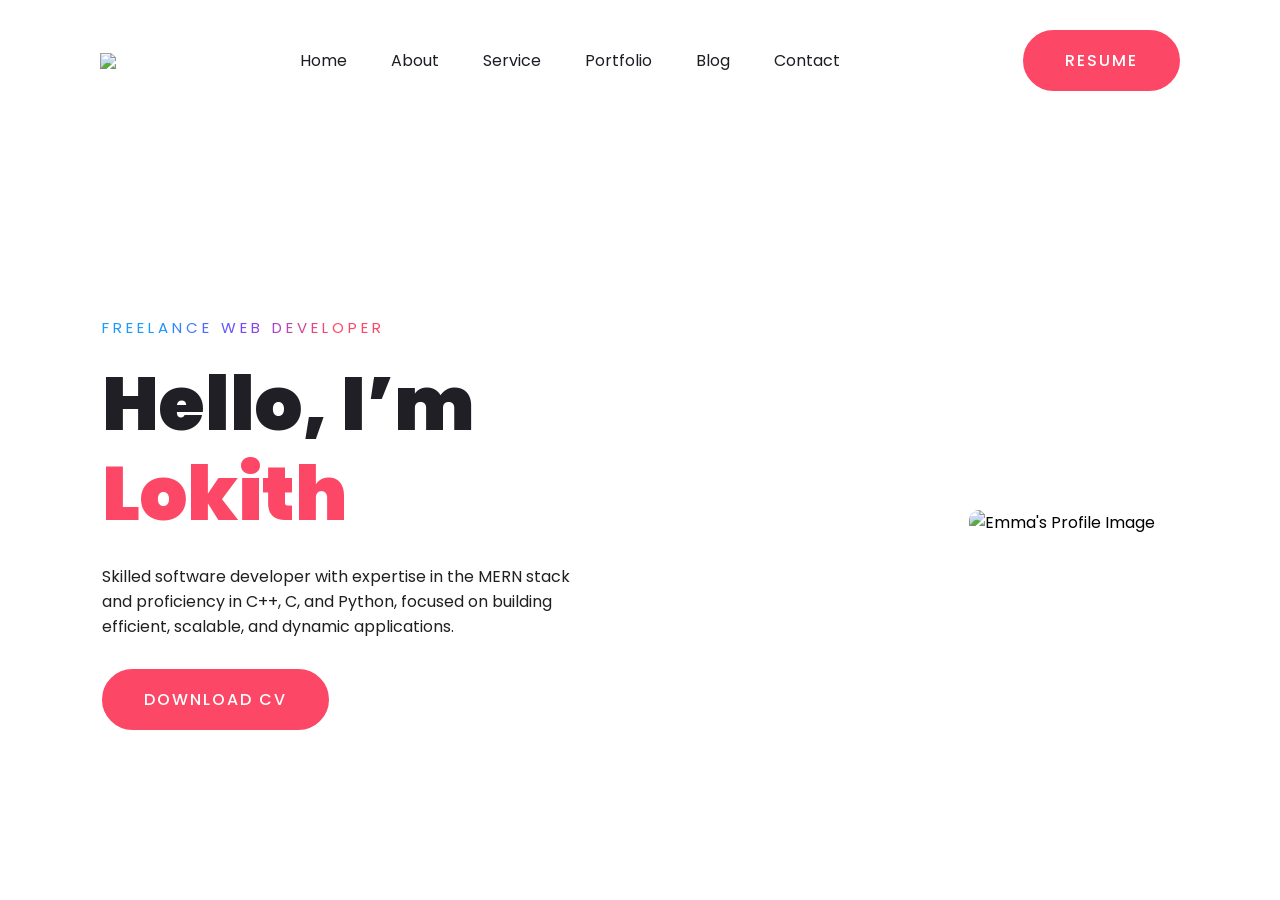
==== index.html @ ebbbaef1 "Add files via upload" ====
<!DOCTYPE html>
<html lang="en">
  <head>
    <meta charset="UTF-8" />
    <title>Personal Portfolio Website</title>
    <link rel="stylesheet" href="style.css" />
  </head>
  <body>
    <div class="hero">
      <nav>
        <img src="logo.jpeg" class="logo" />
        <ul>
          <li><a href="#">Home</a></li>
          <li><a href="#">About</a></li>
          <li><a href="#">Service</a></li>
          <li><a href="#">Portfolio</a></li>
          <li><a href="#">Blog</a></li>
          <li><a href="#">Contact</a></li>
        </ul>
        <a href="#" class="btn">Resume</a>
      </nav>

      <div class="content">
        <div class="text">
          <span class="title">Freelance Web Developer</span>
          <h1>Hello, I’m <span>Lokith</span></h1>
          <p>
            Skilled software developer with expertise in the MERN stack  and proficiency in C++, C, and Python, focused on building efficient, scalable, and dynamic applications.
          </p>
          <a href="#" class="btn">Download CV</a>
        </div>
        <img src="logo.jpeg" class="profile-img" alt="Emma's Profile Image">
      </div>
      
  </body>
</html>
---- style.css ----
@import url("https://fonts.googleapis.com/css2?family=Poppins:wght@400;500;600;700&display=swap");

* {
  margin: 0;
  padding: 0;
  box-sizing: border-box;
  font-family: "Poppins", sans-serif;
}
a {
  text-decoration: none;
}
.hero {
  width: 100%;
  height: 100vh;
  background: url(img/bg.png);
  background-size: cover;
}
nav {
  display: flex;
  align-items: center;
  justify-content: space-between;
  padding: 30px 100px;
}
.logo {
  max-height: 60px;
}
nav ul li {
  list-style: none;
  display: inline-block;
  padding: 10px 20px;
}
nav ul li a {
  color: #1d1d24;
  position: relative;
  padding: 5px 0;
}
nav ul li a:hover {
  color: #fd4766;
}
nav ul li a:after {
  content: "";
  position: absolute;
  left: 0;
  width: 0;
  height: 3px;
  background: #fd4766;
  transition: 0.3s;
  bottom: 0;
}
nav ul li a:hover:after {
  width: 100%;
}
.btn {
  color: #fff;
  font-size: 16px;
  text-transform: uppercase;
  letter-spacing: 2px;
  padding: 16px 40px;
  border-radius: 500px;
  display: inline-block;
  font-weight: 500;
  transition: all 0.4s ease-in-out;
  background-size: 152% 100%;
  background: #fd4766;
  border: 2px solid #fd4766;
}
.btn:hover {
  background: transparent;
  border-color: #fd4766;
  color: #fd4766;
}
.content {
  position: absolute;
  top: 35%;
  left: 8%;
}
.content .title {
  color: #0a0a0a;
  font-size: 15px;
  text-transform: uppercase;
  letter-spacing: 4px;
  display: inline-block;
  margin-bottom: 20px;
  background: linear-gradient(
    120deg,
    #1c99fe 20.69%,
    #7644ff 50.19%,
    #fd4766 79.69%
  );
  -webkit-background-clip: text;
  -webkit-text-fill-color: transparent;
}
.content h1 {
  color: #1f1f25;
  font-size: 75px;
  font-weight: 900;
  line-height: 90px;
  text-transform: inherit;
  width: 70%;
}
.content h1 span {
  color: #fd4766;
}
.content p {
  width: 55%;
  color: #202020;
  margin-top: 25px;
  margin-bottom: 30px;
}
.content {
  display: flex;
  align-items: center;
  justify-content: space-between;
}

.text {
  max-width: 90%;
}

.profile-img {
    width: 400px;
    height: auto;
    border-radius: 10px;
    position: relative;
    left: -30px;  
  }
  
@media (max-width: 768px) {
    .content {
      flex-direction: column;
      text-align: center;
    }
    
    .text {
      max-width: 100%;
    }
  
    .profile-img {
      width: 100%;
      max-width: 300px; 
    }
  }
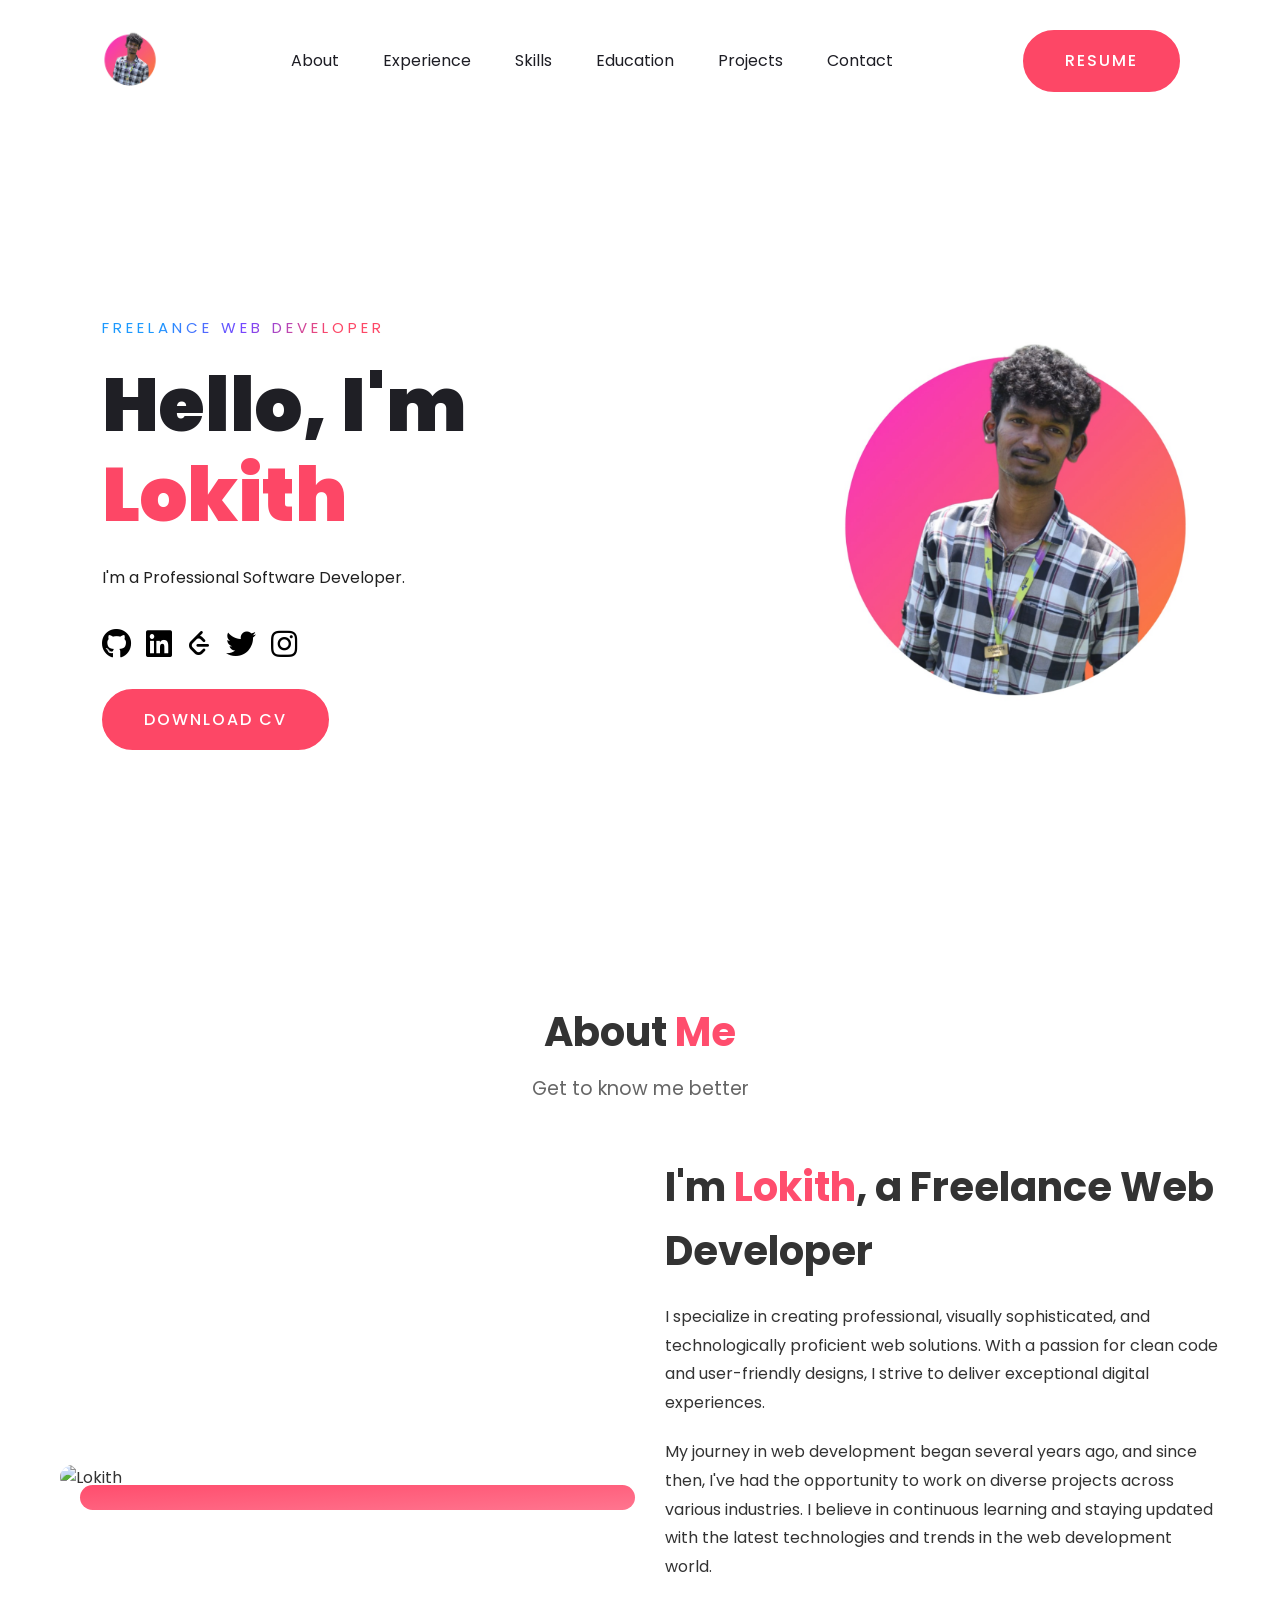
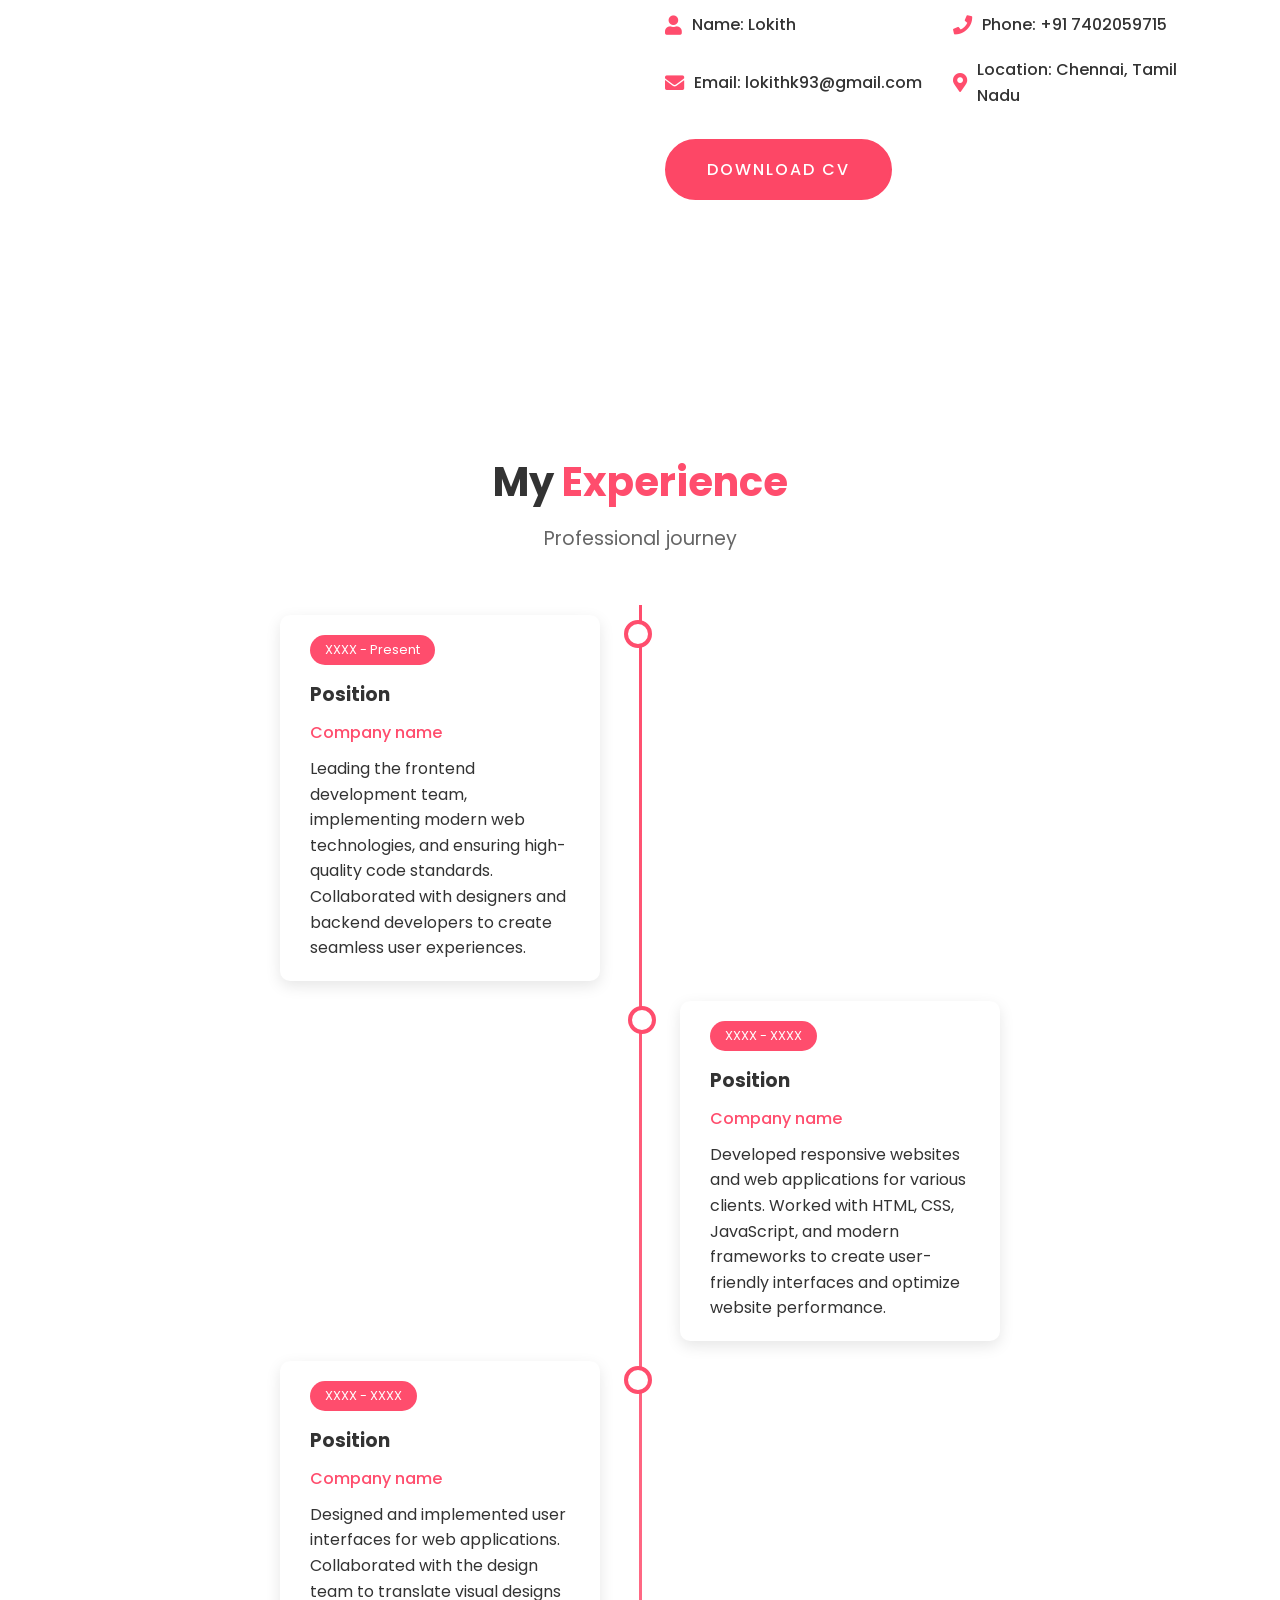
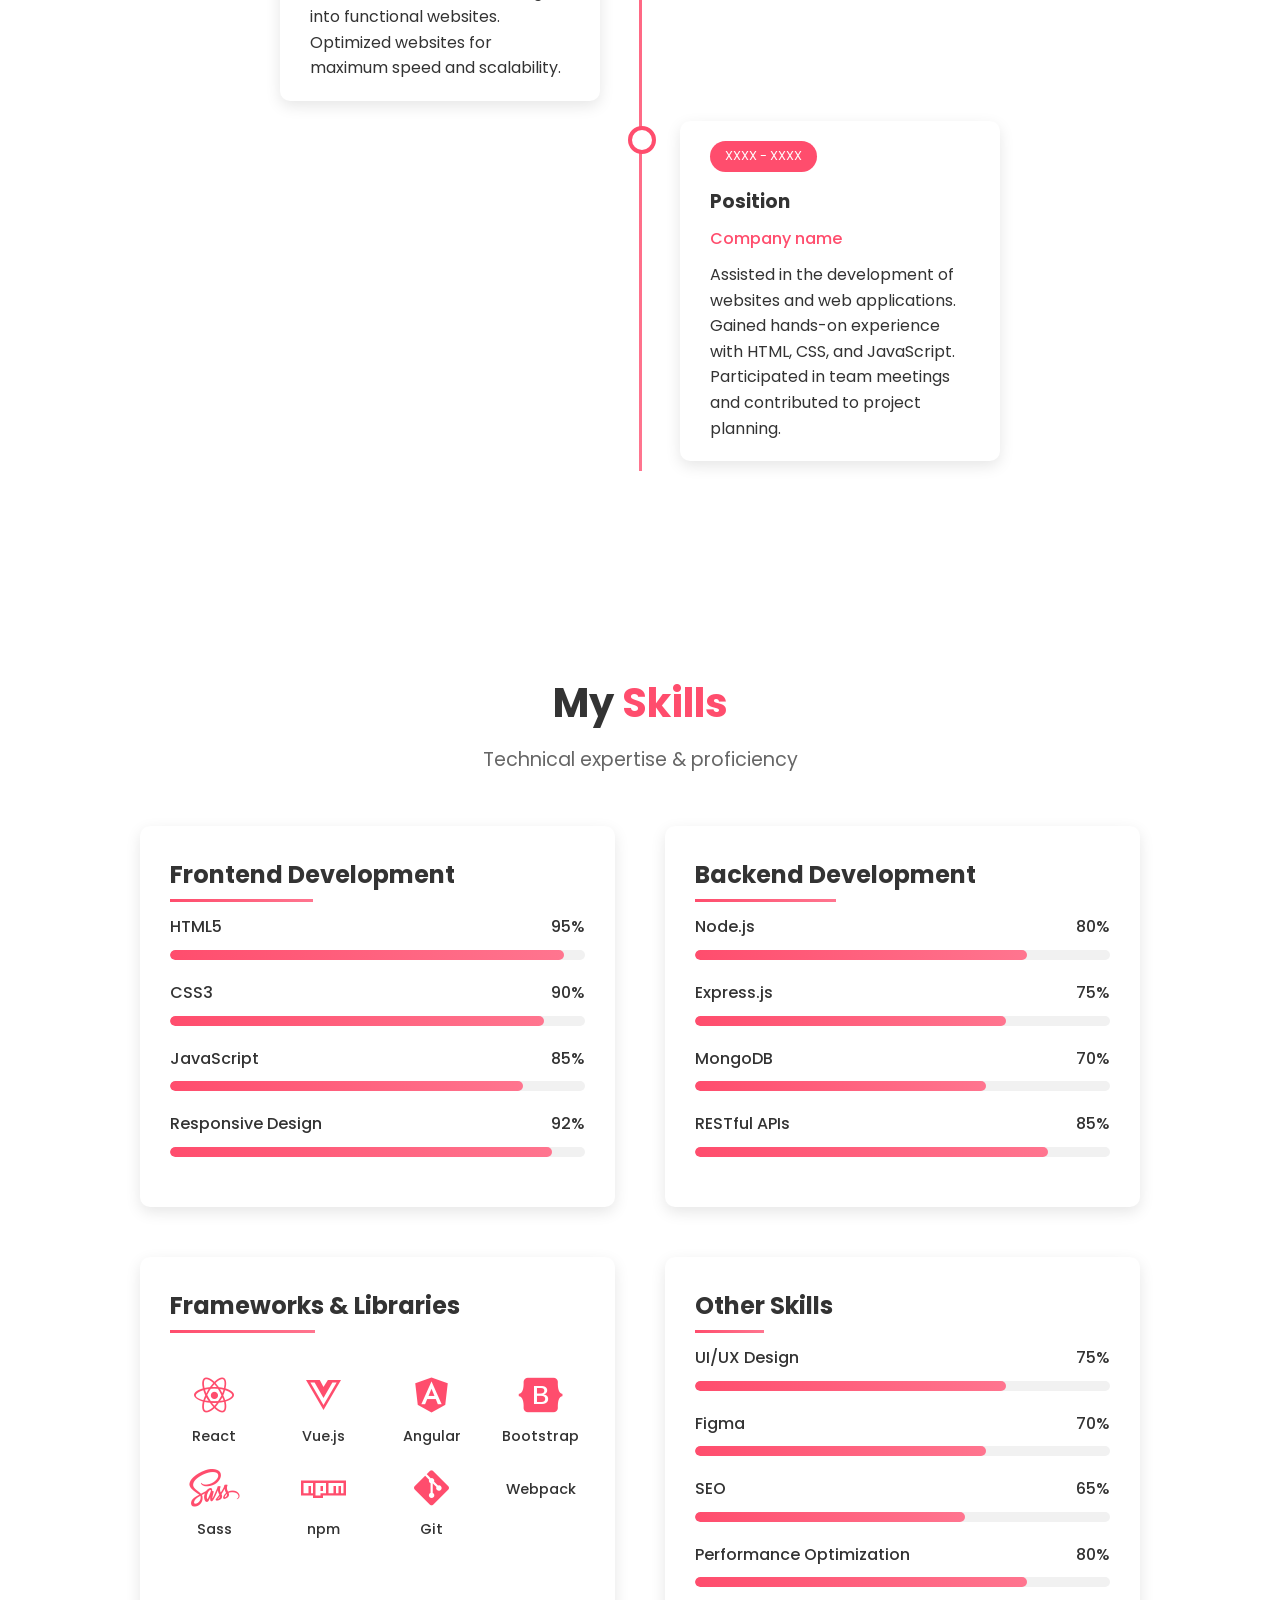
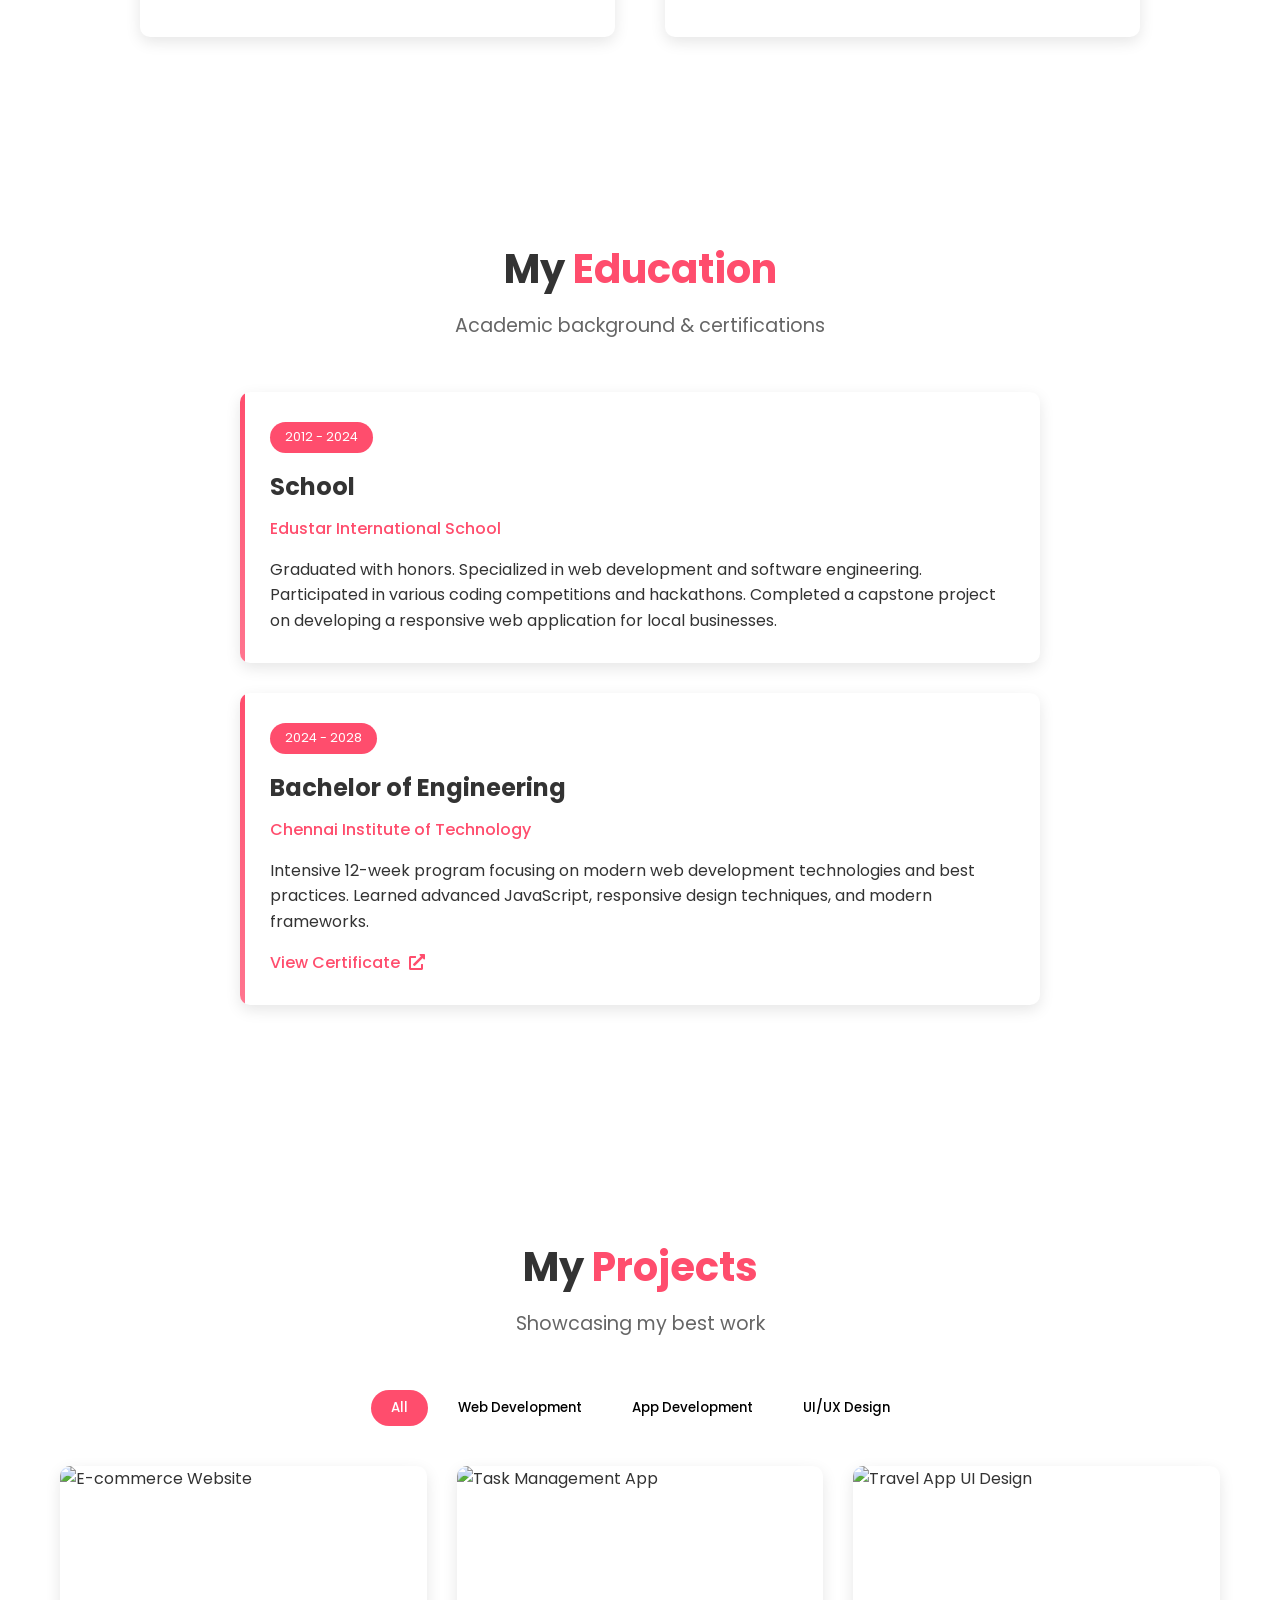
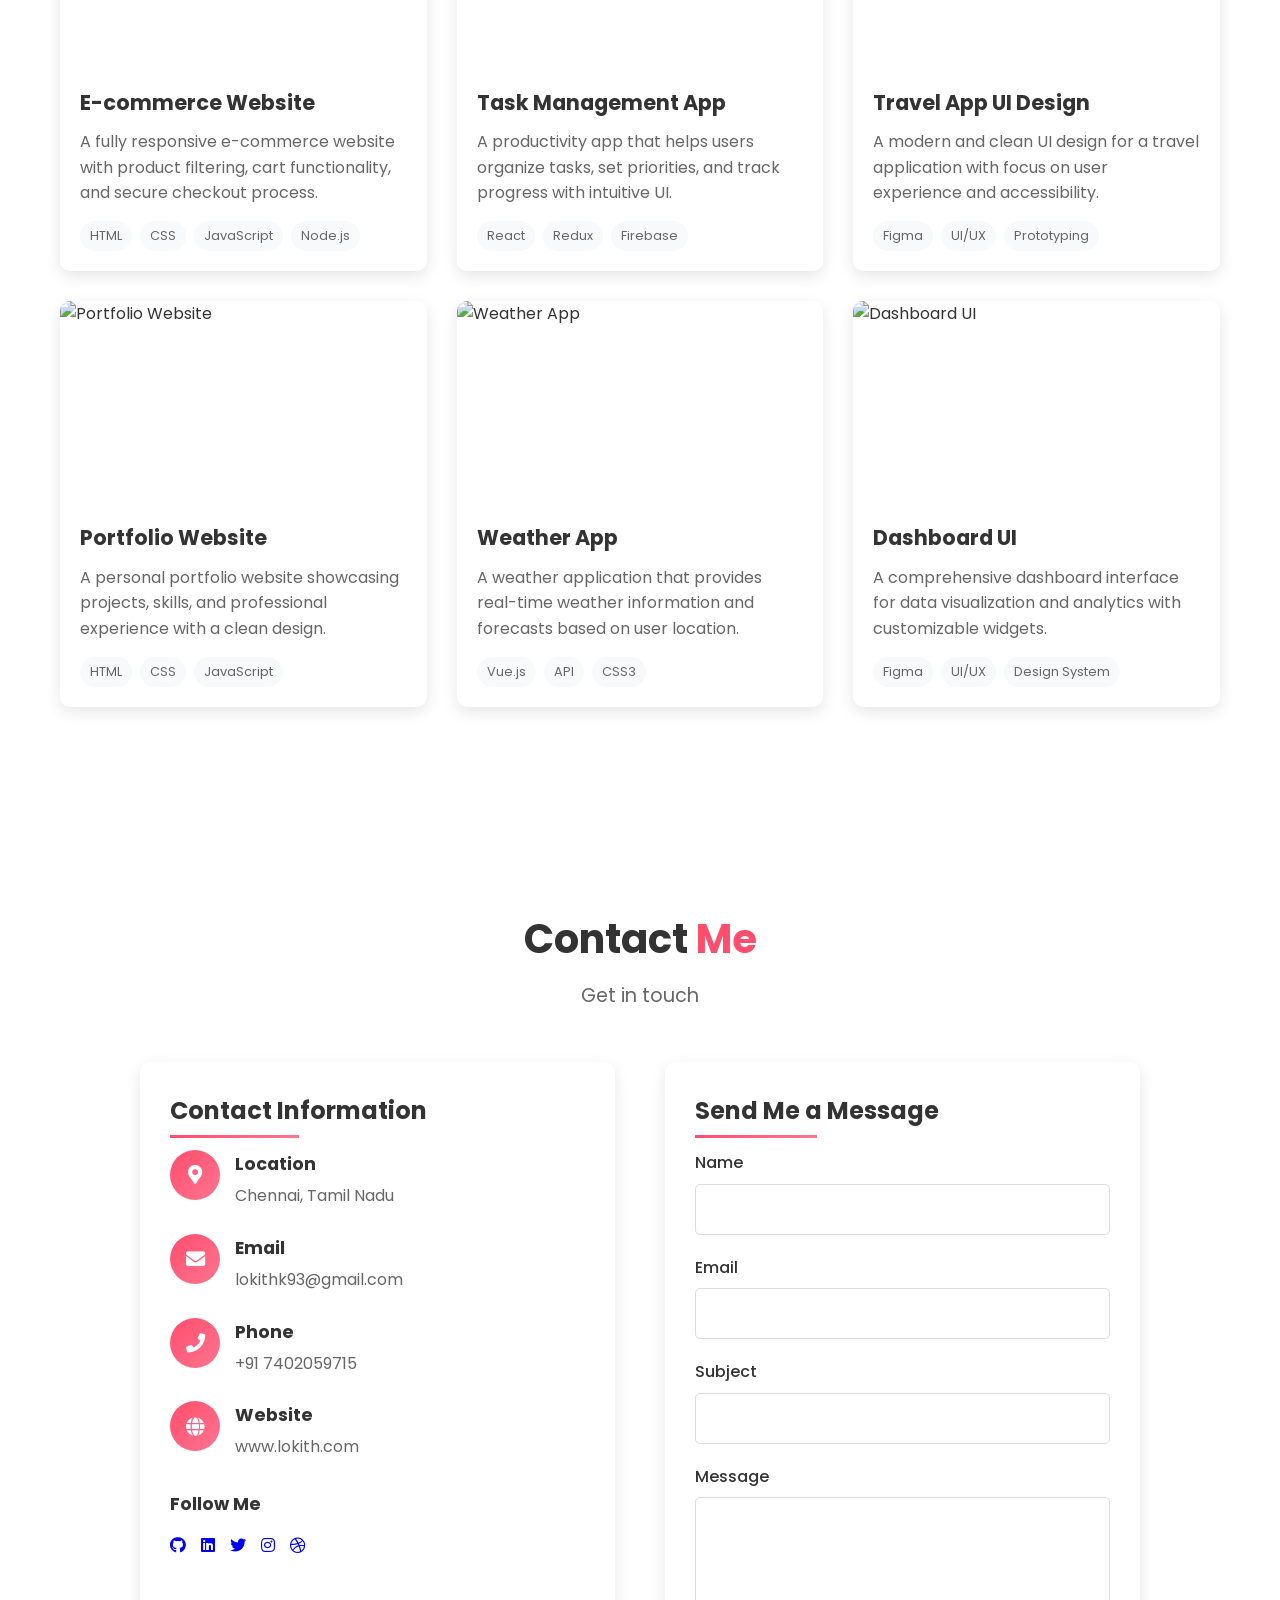
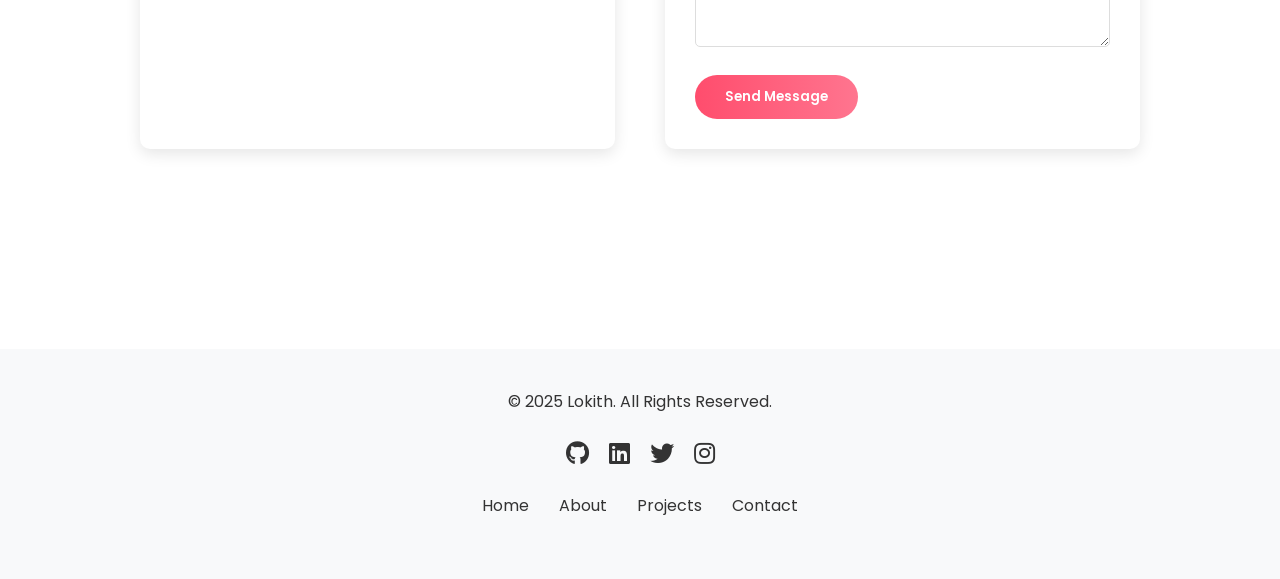
==== commit 3be58c09: "Add files via upload" ====
--- a/index.html
+++ b/index.html
@@ -1,36 +1,663 @@
 <!DOCTYPE html>
 <html lang="en">
-  <head>
+<head>
     <meta charset="UTF-8" />
-    <title>Personal Portfolio Website</title>
+    <meta name="viewport" content="width=device-width, initial-scale=1.0">
+    <title>Lokith - Portfolio</title>
+    <link href="https://fonts.googleapis.com/css2?family=Poppins:wght@300;400;500;600;700&display=swap" rel="stylesheet">
+    <link rel="stylesheet" href="https://cdnjs.cloudflare.com/ajax/libs/font-awesome/5.15.4/css/all.min.css">
     <link rel="stylesheet" href="style.css" />
-  </head>
-  <body>
-    <div class="hero">
-      <nav>
-        <img src="logo.jpeg" class="logo" />
-        <ul>
-          <li><a href="#">Home</a></li>
-          <li><a href="#">About</a></li>
-          <li><a href="#">Service</a></li>
-          <li><a href="#">Portfolio</a></li>
-          <li><a href="#">Blog</a></li>
-          <li><a href="#">Contact</a></li>
-        </ul>
-        <a href="#" class="btn">Resume</a>
-      </nav>
-
-      <div class="content">
-        <div class="text">
-          <span class="title">Freelance Web Developer</span>
-          <h1>Hello, I’m <span>Lokith</span></h1>
-          <p>
-            Skilled software developer with expertise in the MERN stack  and proficiency in C++, C, and Python, focused on building efficient, scalable, and dynamic applications.
-          </p>
-          <a href="#" class="btn">Download CV</a>
-        </div>
-        <img src="logo.jpeg" class="profile-img" alt="Emma's Profile Image">
-      </div>
-      
-  </body>
+</head>
+<body>
+    <!-- Hero Section -->
+    <div class="hero" id="home">
+        <nav>
+            <img src="logo.jpeg" class="logo" />
+            <ul>
+                <li><a href="#about">About</a></li>
+                <li><a href="#experience">Experience</a></li>
+                <li><a href="#skills">Skills</a></li>
+                <li><a href="#education">Education</a></li>
+                <li><a href="#projects">Projects</a></li>
+                <li><a href="#contact">Contact</a></li>
+            </ul>
+            <a href="#" class="btn">Resume</a>
+        </nav>
+
+        <div class="content">
+            <div class="text">
+                <span class="title">Freelance Web Developer</span>
+                <h1>Hello, I'm <span>Lokith</span></h1>
+                <p>
+                    I'm a Professional Software Developer.
+                </p>
+                
+                <div class="social-icons">
+                    <a href="" target="_blank" class="social-icon">
+                        <i class="fab fa-github"></i>
+                    </a>
+                    <a href="" target="_blank" class="social-icon">
+                        <i class="fab fa-linkedin"></i>
+                    </a>
+                    <a href="" target="_blank" class="social-icon">
+                        <img src="icons8-leetcode-24.png">
+                    </a>
+                    <a href="" target="_blank" class="social-icon">
+                        <i class="fab fa-twitter"></i>
+                    </a>
+                    <a href="" target="_blank" class="social-icon">
+                        <i class="fab fa-instagram"></i>
+                    </a>
+                </div>
+        
+                <a href="#" class="btn">Download CV</a>
+            </div>
+            <img src="logo.jpeg" class="profile-img" alt="Lokith's Profile Image">
+        </div>
+    </div>
+
+    <!-- About Section -->
+    <div id="about" class="section">
+        <div class="container">
+            <div class="page-title">
+                <h1>About <span class="gradient-text">Me</span></h1>
+                <p class="subtitle">Get to know me better</p>
+            </div>
+
+            <div class="about-content">
+                <div class="about-image">
+                    <img src="images/logo.jpeg" alt="Lokith">
+                </div>
+                <div class="about-text">
+                    <h2>I'm <span class="gradient-text">Lokith</span>, a Freelance Web Developer</h2>
+                    <p>I specialize in creating professional, visually sophisticated, and technologically proficient web solutions. With a passion for clean code and user-friendly designs, I strive to deliver exceptional digital experiences.</p>
+                    <p>My journey in web development began several years ago, and since then, I've had the opportunity to work on diverse projects across various industries. I believe in continuous learning and staying updated with the latest technologies and trends in the web development world.</p>
+                    <div class="about-info">
+                        <div class="info-item">
+                            <i class="fas fa-user"></i>
+                            <span>Name: Lokith</span>
+                        </div>
+                        <div class="info-item">
+                            <i class="fas fa-phone"></i>
+                            <span>Phone: +91 7402059715</span>
+                        </div>
+                        <div class="info-item">
+                            <i class="fas fa-envelope"></i>
+                            <span>Email: lokithk93@gmail.com</span>
+                        </div>
+                        <div class="info-item">
+                            <i class="fas fa-map-marker-alt"></i>
+                            <span>Location: Chennai, Tamil Nadu</span>
+                        </div>
+                    </div>
+                    <a href="#" class="btn" style="margin-top: 30px;">DOWNLOAD CV</a>
+                </div>
+            </div>
+        </div>
+    </div>
+
+    <!-- Experience Section -->
+    <div id="experience" class="section">
+        <div class="container">
+            <div class="page-title">
+                <h1>My <span class="gradient-text">Experience</span></h1>
+                <p class="subtitle">Professional journey</p>
+            </div>
+
+            <div class="timeline">
+                <div class="timeline-item">
+                    <div class="timeline-content">
+                        <span class="date">XXXX - Present</span>
+                        <h3>Position</h3>
+                        <h4>Company name</h4>
+                        <p>Leading the frontend development team, implementing modern web technologies, and ensuring high-quality code standards. Collaborated with designers and backend developers to create seamless user experiences.</p>
+                    </div>
+                </div>
+                <div class="timeline-item">
+                    <div class="timeline-content">
+                        <span class="date">XXXX - XXXX</span>
+                        <h3>Position</h3>
+                        <h4>Company name</h4>
+                        <p>Developed responsive websites and web applications for various clients. Worked with HTML, CSS, JavaScript, and modern frameworks to create user-friendly interfaces and optimize website performance.</p>
+                    </div>
+                </div>
+                <div class="timeline-item">
+                    <div class="timeline-content">
+                        <span class="date">XXXX - XXXX</span>
+                        <h3>Position</h3>
+                        <h4>Company name</h4>
+                        <p>Designed and implemented user interfaces for web applications. Collaborated with the design team to translate visual designs into functional websites. Optimized websites for maximum speed and scalability.</p>
+                    </div>
+                </div>
+                <div class="timeline-item">
+                    <div class="timeline-content">
+                        <span class="date">XXXX - XXXX</span>
+                        <h3>Position</h3>
+                        <h4>Company name</h4>
+                        <p>Assisted in the development of websites and web applications. Gained hands-on experience with HTML, CSS, and JavaScript. Participated in team meetings and contributed to project planning.</p>
+                    </div>
+                </div>
+            </div>
+        </div>
+    </div>
+
+    <!-- Skills Section -->
+    <div id="skills" class="section">
+        <div class="container">
+            <div class="page-title">
+                <h1>My <span class="gradient-text">Skills</span></h1>
+                <p class="subtitle">Technical expertise & proficiency</p>
+            </div>
+
+            <div class="skills-container">
+                <div class="skill-category">
+                    <h3>Frontend Development</h3>
+                    
+                    <div class="skill-item">
+                        <div class="skill-name">
+                            <span>HTML5</span>
+                            <span>95%</span>
+                        </div>
+                        <div class="skill-bar">
+                            <div class="skill-progress" style="width: 95%;"></div>
+                        </div>
+                    </div>
+                    
+                    <div class="skill-item">
+                        <div class="skill-name">
+                            <span>CSS3</span>
+                            <span>90%</span>
+                        </div>
+                        <div class="skill-bar">
+                            <div class="skill-progress" style="width: 90%;"></div>
+                        </div>
+                    </div>
+                    
+                    <div class="skill-item">
+                        <div class="skill-name">
+                            <span>JavaScript</span>
+                            <span>85%</span>
+                        </div>
+                        <div class="skill-bar">
+                            <div class="skill-progress" style="width: 85%;"></div>
+                        </div>
+                    </div>
+                    
+                    <div class="skill-item">
+                        <div class="skill-name">
+                            <span>Responsive Design</span>
+                            <span>92%</span>
+                        </div>
+                        <div class="skill-bar">
+                            <div class="skill-progress" style="width: 92%;"></div>
+                        </div>
+                    </div>
+                </div>
+                
+                <div class="skill-category">
+                    <h3>Backend Development</h3>
+                    
+                    <div class="skill-item">
+                        <div class="skill-name">
+                            <span>Node.js</span>
+                            <span>80%</span>
+                        </div>
+                        <div class="skill-bar">
+                            <div class="skill-progress" style="width: 80%;"></div>
+                        </div>
+                    </div>
+                    
+                    <div class="skill-item">
+                        <div class="skill-name">
+                            <span>Express.js</span>
+                            <span>75%</span>
+                        </div>
+                        <div class="skill-bar">
+                            <div class="skill-progress" style="width: 75%;"></div>
+                        </div>
+                    </div>
+                    
+                    <div class="skill-item">
+                        <div class="skill-name">
+                            <span>MongoDB</span>
+                            <span>70%</span>
+                        </div>
+                        <div class="skill-bar">
+                            <div class="skill-progress" style="width: 70%;"></div>
+                        </div>
+                    </div>
+                    
+                    <div class="skill-item">
+                        <div class="skill-name">
+                            <span>RESTful APIs</span>
+                            <span>85%</span>
+                        </div>
+                        <div class="skill-bar">
+                            <div class="skill-progress" style="width: 85%;"></div>
+                        </div>
+                    </div>
+                </div>
+                
+                <div class="skill-category">
+                    <h3>Frameworks & Libraries</h3>
+                    
+                    <div class="skill-icons">
+                        <div class="skill-icon">
+                            <i class="fab fa-react"></i>
+                            <span>React</span>
+                        </div>
+                        <div class="skill-icon">
+                            <i class="fab fa-vuejs"></i>
+                            <span>Vue.js</span>
+                        </div>
+                        <div class="skill-icon">
+                            <i class="fab fa-angular"></i>
+                            <span>Angular</span>
+                        </div>
+                        <div class="skill-icon">
+                            <i class="fab fa-bootstrap"></i>
+                            <span>Bootstrap</span>
+                        </div>
+                        <div class="skill-icon">
+                            <i class="fab fa-sass"></i>
+                            <span>Sass</span>
+                        </div>
+                        <div class="skill-icon">
+                            <i class="fab fa-npm"></i>
+                            <span>npm</span>
+                        </div>
+                        <div class="skill-icon">
+                            <i class="fab fa-git-alt"></i>
+                            <span>Git</span>
+                        </div>
+                        <div class="skill-icon">
+                            <i class="fab fa-webpack"></i>
+                            <span>Webpack</span>
+                        </div>
+                    </div>
+                </div>
+                
+                <div class="skill-category">
+                    <h3>Other Skills</h3>
+                    
+                    <div class="skill-item">
+                        <div class="skill-name">
+                            <span>UI/UX Design</span>
+                            <span>75%</span>
+                        </div>
+                        <div class="skill-bar">
+                            <div class="skill-progress" style="width: 75%;"></div>
+                        </div>
+                    </div>
+                    
+                    <div class="skill-item">
+                        <div class="skill-name">
+                            <span>Figma</span>
+                            <span>70%</span>
+                        </div>
+                        <div class="skill-bar">
+                            <div class="skill-progress" style="width: 70%;"></div>
+                        </div>
+                    </div>
+                    
+                    <div class="skill-item">
+                        <div class="skill-name">
+                            <span>SEO</span>
+                            <span>65%</span>
+                        </div>
+                        <div class="skill-bar">
+                            <div class="skill-progress" style="width: 65%;"></div>
+                        </div>
+                    </div>
+                    
+                    <div class="skill-item">
+                        <div class="skill-name">
+                            <span>Performance Optimization</span>
+                            <span>80%</span>
+                        </div>
+                        <div class="skill-bar">
+                            <div class="skill-progress" style="width: 80%;"></div>
+                        </div>
+                    </div>
+                </div>
+            </div>
+        </div>
+    </div>
+
+    <!-- Education Section -->
+    <div id="education" class="section">
+        <div class="container">
+            <div class="page-title">
+                <h1>My <span class="gradient-text">Education</span></h1>
+                <p class="subtitle">Academic background & certifications</p>
+            </div>
+
+            <div class="education-container">
+                <div class="education-item">
+                    <span class="year">2012 - 2024</span>
+                    <h3>School</h3>
+                    <h4>Edustar International School</h4>
+                    <p>Graduated with honors. Specialized in web development and software engineering. Participated in various coding competitions and hackathons. Completed a capstone project on developing a responsive web application for local businesses.</p>
+                </div>
+                
+                <div class="education-item">
+                    <span class="year">2024 - 2028</span>
+                    <h3>Bachelor of Engineering</h3>
+                    <h4>Chennai Institute of Technology</h4>
+                    <p>Intensive 12-week program focusing on modern web development technologies and best practices. Learned advanced JavaScript, responsive design techniques, and modern frameworks.</p>
+                    <a href="#" class="certificate-link">View Certificate <i class="fas fa-external-link-alt"></i></a>
+                </div>
+                
+                
+            </div>
+        </div>
+    </div>
+
+    <!-- Projects Section -->
+    <div id="projects" class="section">
+        <div class="container">
+            <div class="page-title">
+                <h1>My <span class="gradient-text">Projects</span></h1>
+                <p class="subtitle">Showcasing my best work</p>
+            </div>
+
+            <div class="projects-filter">
+                <button class="filter-btn active" data-filter="all">All</button>
+                <button class="filter-btn" data-filter="web">Web Development</button>
+                <button class="filter-btn" data-filter="app">App Development</button>
+                <button class="filter-btn" data-filter="ui">UI/UX Design</button>
+            </div>
+            
+            <div class="projects-grid">
+                <div class="project-card" data-category="web">
+                    <div class="project-image">
+                        <img src="images/logo.jpeg" alt="E-commerce Website">
+                        <div class="project-overlay">
+                            <div class="project-links">
+                                <a href="#"><i class="fas fa-link"></i></a>
+                                <a href="#"><i class="fab fa-github"></i></a>
+                            </div>
+                        </div>
+                    </div>
+                    <div class="project-content">
+                        <h3>E-commerce Website</h3>
+                        <p>A fully responsive e-commerce website with product filtering, cart functionality, and secure checkout process.</p>
+                        <div class="project-tags">
+                            <span class="project-tag">HTML</span>
+                            <span class="project-tag">CSS</span>
+                            <span class="project-tag">JavaScript</span>
+                            <span class="project-tag">Node.js</span>
+                        </div>
+                    </div>
+                </div>
+                
+                <div class="project-card" data-category="app">
+                    <div class="project-image">
+                        <img src="images/logo.jpeg" alt="Task Management App">
+                        <div class="project-overlay">
+                            <div class="project-links">
+                                <a href="#"><i class="fas fa-link"></i></a>
+                                <a href="#"><i class="fab fa-github"></i></a>
+                            </div>
+                        </div>
+                    </div>
+                    <div class="project-content">
+                        <h3>Task Management App</h3>
+                        <p>A productivity app that helps users organize tasks, set priorities, and track progress with intuitive UI.</p>
+                        <div class="project-tags">
+                            <span class="project-tag">React</span>
+                            <span class="project-tag">Redux</span>
+                            <span class="project-tag">Firebase</span>
+                        </div>
+                    </div>
+                </div>
+                
+                <div class="project-card" data-category="ui">
+                    <div class="project-image">
+                        <img src="images/logo.jpeg" alt="Travel App UI Design">
+                        <div class="project-overlay">
+                            <div class="project-links">
+                                <a href="#"><i class="fas fa-link"></i></a>
+                                <a href="#"><i class="fab fa-github"></i></a>
+                            </div>
+                        </div>
+                    </div>
+                    <div class="project-content">
+                        <h3>Travel App UI Design</h3>
+                        <p>A modern and clean UI design for a travel application with focus on user experience and accessibility.</p>
+                        <div class="project-tags">
+                            <span class="project-tag">Figma</span>
+                            <span class="project-tag">UI/UX</span>
+                            <span class="project-tag">Prototyping</span>
+                        </div>
+                    </div>
+                </div>
+                
+                <div class="project-card" data-category="web">
+                    <div class="project-image">
+                        <img src="images/logo.jpeg" alt="Portfolio Website">
+                        <div class="project-overlay">
+                            <div class="project-links">
+                                <a href="#"><i class="fas fa-link"></i></a>
+                                <a href="#"><i class="fab fa-github"></i></a>
+                            </div>
+                        </div>
+                    </div>
+                    <div class="project-content">
+                        <h3>Portfolio Website</h3>
+                        <p>A personal portfolio website showcasing projects, skills, and professional experience with a clean design.</p>
+                        <div class="project-tags">
+                            <span class="project-tag">HTML</span>
+                            <span class="project-tag">CSS</span>
+                            <span class="project-tag">JavaScript</span>
+                        </div>
+                    </div>
+                </div>
+                
+                <div class="project-card" data-category="app">
+                    <div class="project-image">
+                        <img src="images/logo.jpeg" alt="Weather App">
+                        <div class="project-overlay">
+                            <div class="project-links">
+                                <a href="#"><i class="fas fa-link"></i></a>
+                                <a href="#"><i class="fab fa-github"></i></a>
+                            </div>
+                        </div>
+                    </div>
+                    <div class="project-content">
+                        <h3>Weather App</h3>
+                        <p>A weather application that provides real-time weather information and forecasts based on user location.</p>
+                        <div class="project-tags">
+                            <span class="project-tag">Vue.js</span>
+                            <span class="project-tag">API</span>
+                            <span class="project-tag">CSS3</span>
+                        </div>
+                    </div>
+                </div>
+                
+                <div class="project-card" data-category="ui">
+                    <div class="project-image">
+                        <img src="images/logo.jpeg" alt="Dashboard UI">
+                        <div class="project-overlay">
+                            <div class="project-links">
+                                <a href="#"><i class="fas fa-link"></i></a>
+                                <a href="#"><i class="fab fa-github"></i></a>
+                            </div>
+                        </div>
+                    </div>
+                    <div class="project-content">
+                        <h3>Dashboard UI</h3>
+                        <p>A comprehensive dashboard interface for data visualization and analytics with customizable widgets.</p>
+                        <div class="project-tags">
+                            <span class="project-tag">Figma</span>
+                            <span class="project-tag">UI/UX</span>
+                            <span class="project-tag">Design System</span>
+                        </div>
+                    </div>
+                </div>
+            </div>
+        </div>
+    </div>
+
+    <!-- Contact Section -->
+    <div id="contact" class="section">
+        <div class="container">
+            <div class="page-title">
+                <h1>Contact <span class="gradient-text">Me</span></h1>
+                <p class="subtitle">Get in touch</p>
+            </div>
+
+            <div class="contact-container">
+                <div class="contact-info">
+                    <h3>Contact Information</h3>
+                    
+                    <div class="contact-item">
+                        <div class="contact-icon">
+                            <i class="fas fa-map-marker-alt"></i>
+                        </div>
+                        <div class="contact-details">
+                            <h4>Location</h4>
+                            <p>Chennai, Tamil Nadu</p>
+                        </div>
+                    </div>
+                    
+                    <div class="contact-item">
+                        <div class="contact-icon">
+                            <i class="fas fa-envelope"></i>
+                        </div>
+                        <div class="contact-details">
+                            <h4>Email</h4>
+                            <a href="mailto:lokith@example.com">lokithk93@gmail.com</a>
+                        </div>
+                    </div>
+                    
+                    <div class="contact-item">
+                        <div class="contact-icon">
+                            <i class="fas fa-phone"></i>
+                        </div>
+                        <div class="contact-details">
+                            <h4>Phone</h4>
+                            <a href="tel:+12345678901">+91 7402059715</a>
+                        </div>
+                    </div>
+                    
+                    <div class="contact-item">
+                        <div class="contact-icon">
+                            <i class="fas fa-globe"></i>
+                        </div>
+                        <div class="contact-details">
+                            <h4>Website</h4>
+                            <a href="https://www.lokith.com" target="_blank">www.lokith.com</a>
+                        </div>
+                    </div>
+                    
+                    <div class="social-media">
+                        <h4>Follow Me</h4>
+                        <div class="social-icons">
+                            <a href="#"><i class="fab fa-github"></i></a>
+                            <a href="#"><i class="fab fa-linkedin"></i></a>
+                            <a href="#"><i class="fab fa-twitter"></i></a>
+                            <a href="#"><i class="fab fa-instagram"></i></a>
+                            <a href="#"><i class="fab fa-dribbble"></i></a>
+                        </div>
+                    </div>
+                </div>
+                
+                <div class="contact-form">
+                    <h3>Send Me a Message</h3>
+                    
+                    <form action="#" method="POST">
+                        <div class="form-group">
+                            <label for="name">Name</label>
+                            <input type="text" id="name" name="name" class="form-control" required>
+                        </div>
+                        
+                        <div class="form-group">
+                            <label for="email">Email</label>
+                            <input type="email" id="email" name="email" class="form-control" required>
+                        </div>
+                        
+                        <div class="form-group">
+                            <label for="subject">Subject</label>
+                            <input type="text" id="subject" name="subject" class="form-control" required>
+                        </div>
+                        
+                        <div class="form-group">
+                            <label for="message">Message</label>
+                            <textarea id="message" name="message" class="form-control" required></textarea>
+                        </div>
+                        
+                        <button type="submit" class="submit-btn">Send Message</button>
+                    </form>
+                </div>
+            </div>
+        </div>
+    </div>
+
+    <!-- Footer -->
+    <footer>
+        <div class="container">
+            <p>© 2025 Lokith. All Rights Reserved.</p>
+            <div class="social-links">
+                <a href="#"><i class="fab fa-github"></i></a>
+                <a href="#"><i class="fab fa-linkedin"></i></a>
+                <a href="#"><i class="fab fa-twitter"></i></a>
+                <a href="#"><i class="fab fa-instagram"></i></a>
+            </div>
+            <div class="footer-nav">
+                <a href="#home">Home</a>
+                <a href="#about">About</a>
+                <a href="#projects">Projects</a>
+                <a href="#contact">Contact</a>
+            </div>
+        </div>
+    </footer>
+
+    <script>
+        // Project filtering functionality
+        document.addEventListener('DOMContentLoaded', function() {
+            const filterBtns = document.querySelectorAll('.filter-btn');
+            const projectCards = document.querySelectorAll('.project-card');
+            
+            filterBtns.forEach(btn => {
+                btn.addEventListener('click', function() {
+                    // Remove active class from all buttons
+                    filterBtns.forEach(btn => btn.classList.remove('active'));
+                    
+                    // Add active class to clicked button
+                    this.classList.add('active');
+                    
+                    // Get filter value
+                    const filterValue = this.getAttribute('data-filter');
+                    
+                    // Filter projects
+                    projectCards.forEach(card => {
+                        if (filterValue === 'all' || card.getAttribute('data-category') === filterValue) {
+                            card.style.display = 'block';
+                        } else {
+                            card.style.display = 'none';
+                        }
+                    });
+                });
+            });
+
+            // Smooth scrolling for anchor links
+            document.querySelectorAll('a[href^="#"]').forEach(anchor => {
+                anchor.addEventListener('click', function(e) {
+                    e.preventDefault();
+                    
+                    const targetId = this.getAttribute('href');
+                    const targetElement = document.querySelector(targetId);
+                    
+                    if (targetElement) {
+                        window.scrollTo({
+                            top: targetElement.offsetTop,
+                            behavior: 'smooth'
+                        });
+                    }
+                });
+            });
+        });
+    </script>
+</body>
 </html>
--- a/style.css
+++ b/style.css
@@ -1,143 +1,899 @@
-@import url("https://fonts.googleapis.com/css2?family=Poppins:wght@400;500;600;700&display=swap");
-
+/* General Styles */
 * {
-  margin: 0;
-  padding: 0;
-  box-sizing: border-box;
-  font-family: "Poppins", sans-serif;
-}
-a {
-  text-decoration: none;
-}
+    margin: 0;
+    padding: 0;
+    box-sizing: border-box;
+    font-family: 'Poppins', sans-serif;
+}
+
+body {
+    background-color: #fff;
+    color: #333;
+    line-height: 1.6;
+}
+
+.container {
+    max-width: 1200px;
+    margin: 0 auto;
+    padding: 0 20px;
+}
+
+/* Hero Section */
 .hero {
-  width: 100%;
-  height: 100vh;
-  background: url(img/bg.png);
-  background-size: cover;
-}
-nav {
-  display: flex;
-  align-items: center;
-  justify-content: space-between;
-  padding: 30px 100px;
-}
-.logo {
-  max-height: 60px;
-}
-nav ul li {
-  list-style: none;
-  display: inline-block;
-  padding: 10px 20px;
-}
-nav ul li a {
-  color: #1d1d24;
-  position: relative;
-  padding: 5px 0;
-}
-nav ul li a:hover {
-  color: #fd4766;
-}
-nav ul li a:after {
-  content: "";
-  position: absolute;
-  left: 0;
-  width: 0;
-  height: 3px;
-  background: #fd4766;
-  transition: 0.3s;
-  bottom: 0;
-}
-nav ul li a:hover:after {
-  width: 100%;
-}
-.btn {
-  color: #fff;
-  font-size: 16px;
-  text-transform: uppercase;
-  letter-spacing: 2px;
-  padding: 16px 40px;
-  border-radius: 500px;
-  display: inline-block;
-  font-weight: 500;
-  transition: all 0.4s ease-in-out;
-  background-size: 152% 100%;
-  background: #fd4766;
-  border: 2px solid #fd4766;
-}
-.btn:hover {
-  background: transparent;
-  border-color: #fd4766;
-  color: #fd4766;
-}
-.content {
-  position: absolute;
-  top: 35%;
-  left: 8%;
-}
-.content .title {
-  color: #0a0a0a;
-  font-size: 15px;
-  text-transform: uppercase;
-  letter-spacing: 4px;
-  display: inline-block;
-  margin-bottom: 20px;
-  background: linear-gradient(
-    120deg,
-    #1c99fe 20.69%,
-    #7644ff 50.19%,
-    #fd4766 79.69%
-  );
-  -webkit-background-clip: text;
-  -webkit-text-fill-color: transparent;
-}
-.content h1 {
-  color: #1f1f25;
-  font-size: 75px;
-  font-weight: 900;
-  line-height: 90px;
-  text-transform: inherit;
-  width: 70%;
-}
-.content h1 span {
-  color: #fd4766;
-}
-.content p {
-  width: 55%;
-  color: #202020;
-  margin-top: 25px;
-  margin-bottom: 30px;
-}
-.content {
-  display: flex;
-  align-items: center;
-  justify-content: space-between;
-}
-
-.text {
-  max-width: 90%;
-}
-
-.profile-img {
-    width: 400px;
-    height: auto;
+    width: 100%;
+    height: 100vh;
+    background: url(img/bg.png);
+    background-size: cover;
+  }
+  nav {
+    display: flex;
+    align-items: center;
+    justify-content: space-between;
+    padding: 30px 100px;
+  }
+  .logo {
+    max-height: 60px;
+  }
+  nav ul li {
+    list-style: none;
+    display: inline-block;
+    padding: 10px 20px;
+  }
+  nav ul li a {
+    color: #1d1d24;
+    position: relative;
+    padding: 5px 0;
+    text-decoration: none;
+  }
+  nav ul li a:hover {
+    color: #fd4766;
+  }
+  nav ul li a:after {
+    content: "";
+    position: absolute;
+    left: 0;
+    width: 0;
+    height: 3px;
+    background: #fd4766;
+    transition: 0.3s;
+    bottom: 0;
+  }
+  nav ul li a:hover:after {
+    width: 100%;
+  }
+  .btn {
+    color: #fff;
+    font-size: 16px;
+    text-transform: uppercase;
+    letter-spacing: 2px;
+    padding: 16px 40px;
+    border-radius: 500px;
+    display: inline-block;
+    font-weight: 500;
+    transition: all 0.4s ease-in-out;
+    background-size: 152% 100%;
+    background: #fd4766;
+    border: 2px solid #fd4766;
+    text-decoration: none;
+  }
+  .btn:hover {
+    background: transparent;
+    border-color: #fd4766;
+    color: #fd4766;
+  }
+  .content {
+    position: absolute;
+    top: 35%;
+    left: 8%;
+  }
+  .content .title {
+    color: #0a0a0a;
+    font-size: 15px;
+    text-transform: uppercase;
+    letter-spacing: 4px;
+    display: inline-block;
+    margin-bottom: 20px;
+    background: linear-gradient(
+      120deg,
+      #1c99fe 20.69%,
+      #7644ff 50.19%,
+      #fd4766 79.69%
+    );
+    -webkit-background-clip: text;
+    -webkit-text-fill-color: transparent;
+  }
+  .content h1 {
+    color: #1f1f25;
+    font-size: 75px;
+    font-weight: 900;
+    line-height: 90px;
+    text-transform: inherit;
+    width: 70%;
+  }
+  .content h1 span {
+    color: #fd4766;
+  }
+  .content p {
+    width: 55%;
+    color: #202020;
+    margin-top: 25px;
+    margin-bottom: 30px;
+    right:-30px;
+  }
+  .content {
+    display: flex;
+    align-items: center;
+    justify-content: space-between;
+  }
+  
+  .text {
+    max-width: 90%;
+  }
+  
+  .profile-img {
+      width: 400px;
+      height: auto;
+      border-radius: 10px;
+      position:relative;
+      right: -90px;  
+  }
+  .social-icons {
+    display: flex;
+    gap: 18px;
+    margin-bottom: 20px; 
+  }
+  
+  .social-icon {
+    font-size: 30px;
+    color: black; 
+    text-decoration: none; 
+    transition: transform 0.3s ease-in-out, color 0.3s ease-in-out;
+  }
+  
+  .social-icon:hover {
+    transform: scale(1.2); 
+    color: #fd4766; 
+  }
+  
+    
+
+/* Section Styles */
+.section {
+    padding: 100px 0;
+}
+
+.page-title {
+    margin: 0 0 50px;
+    text-align: center;
+}
+
+.page-title h1 {
+    font-size: 2.5rem;
+    margin-bottom: 10px;
+    color: #333;
+}
+
+.gradient-text {
+    color: #ff4d6d;
+}
+
+.page-title .subtitle {
+    color: #666;
+    font-size: 1.2rem;
+}
+
+/* About Section */
+.about-content {
+    display: flex;
+    gap: 50px;
+    align-items: center;
+    margin-bottom: 50px;
+}
+
+.about-image {
+    flex: 1;
+    position: relative;
+}
+
+.about-image img {
+    width: 100%;
+    border-radius: 20px;
+    position: relative;
+    z-index: 1;
+}
+
+.about-image::before {
+    content: '';
+    position: absolute;
+    width: 100%;
+    height: 100%;
+    background: linear-gradient(to bottom right, #ff4d6d, #ff758f);
+    border-radius: 20px;
+    top: 20px;
+    left: 20px;
+    z-index: 0;
+}
+
+.about-text {
+    flex: 1;
+}
+
+.about-text h2 {
+    font-size: 2.5rem;
+    margin-bottom: 20px;
+}
+
+.about-text p {
+    margin-bottom: 20px;
+    line-height: 1.8;
+}
+
+.about-info {
+    display: grid;
+    grid-template-columns: repeat(2, 1fr);
+    gap: 20px;
+    margin-top: 30px;
+}
+
+.info-item {
+    display: flex;
+    align-items: center;
+}
+
+.info-item i {
+    color: #ff4d6d;
+    margin-right: 10px;
+    font-size: 1.2rem;
+}
+
+.info-item span {
+    font-weight: 500;
+}
+
+/* Experience Section */
+.timeline {
+    position: relative;
+    max-width: 800px;
+    margin: 0 auto;
+}
+
+.timeline::after {
+    content: '';
+    position: absolute;
+    width: 3px;
+    background: linear-gradient(to bottom, #ff4d6d, #ff758f);
+    top: 0;
+    bottom: 0;
+    left: 50%;
+    margin-left: -1.5px;
+}
+
+.timeline-item {
+    padding: 10px 40px;
+    position: relative;
+    width: 50%;
+    box-sizing: border-box;
+}
+
+.timeline-item:nth-child(odd) {
+    left: 0;
+}
+
+.timeline-item:nth-child(even) {
+    left: 50%;
+}
+
+.timeline-item::after {
+    content: '';
+    position: absolute;
+    width: 20px;
+    height: 20px;
+    background-color: white;
+    border: 4px solid #ff4d6d;
+    border-radius: 50%;
+    top: 15px;
+    z-index: 1;
+}
+
+.timeline-item:nth-child(odd)::after {
+    right: -12px;
+}
+
+.timeline-item:nth-child(even)::after {
+    left: -12px;
+}
+
+.timeline-content {
+    padding: 20px 30px;
+    background-color: white;
+    position: relative;
     border-radius: 10px;
-    position: relative;
-    left: -30px;  
-  }
-  
+    box-shadow: 0 5px 15px rgba(0, 0, 0, 0.1);
+}
+
+.timeline-content h3 {
+    margin-bottom: 10px;
+    color: #333;
+}
+
+.timeline-content h4 {
+    color: #ff4d6d;
+    margin-bottom: 10px;
+    font-weight: 500;
+}
+
+.timeline-content .date {
+    display: inline-block;
+    padding: 5px 15px;
+    background-color: #ff4d6d;
+    color: white;
+    border-radius: 20px;
+    font-size: 0.8rem;
+    margin-bottom: 15px;
+}
+
+/* Skills Section */
+.skills-container {
+    display: grid;
+    grid-template-columns: repeat(2, 1fr);
+    gap: 50px;
+    max-width: 1000px;
+    margin: 0 auto;
+}
+
+.skill-category {
+    background-color: white;
+    border-radius: 10px;
+    box-shadow: 0 5px 15px rgba(0, 0, 0, 0.1);
+    padding: 30px;
+}
+
+.skill-category h3 {
+    font-size: 1.5rem;
+    margin-bottom: 20px;
+    color: #333;
+    position: relative;
+    display: inline-block;
+}
+
+.skill-category h3::after {
+    content: '';
+    position: absolute;
+    bottom: -8px;
+    left: 0;
+    width: 50%;
+    height: 3px;
+    background: linear-gradient(to right, #ff4d6d, #ff758f);
+}
+
+.skill-item {
+    margin-bottom: 20px;
+}
+
+.skill-name {
+    display: flex;
+    justify-content: space-between;
+    margin-bottom: 10px;
+}
+
+.skill-name span {
+    font-weight: 500;
+}
+
+.skill-bar {
+    height: 10px;
+    background-color: #f1f1f1;
+    border-radius: 5px;
+    overflow: hidden;
+}
+
+.skill-progress {
+    height: 100%;
+    background: linear-gradient(to right, #ff4d6d, #ff758f);
+    border-radius: 5px;
+}
+
+.skill-icons {
+    display: grid;
+    grid-template-columns: repeat(4, 1fr);
+    gap: 20px;
+    margin-top: 30px;
+}
+
+.skill-icon {
+    display: flex;
+    flex-direction: column;
+    align-items: center;
+    text-align: center;
+}
+
+.skill-icon i {
+    font-size: 2.5rem;
+    color: #ff4d6d;
+    margin-bottom: 10px;
+}
+
+.skill-icon span {
+    font-size: 0.9rem;
+    font-weight: 500;
+}
+
+/* Education Section */
+.education-container {
+    max-width: 800px;
+    margin: 0 auto;
+}
+
+.education-item {
+    background-color: white;
+    border-radius: 10px;
+    box-shadow: 0 5px 15px rgba(0, 0, 0, 0.1);
+    padding: 30px;
+    margin-bottom: 30px;
+    position: relative;
+    overflow: hidden;
+}
+
+.education-item::before {
+    content: '';
+    position: absolute;
+    left: 0;
+    top: 0;
+    height: 100%;
+    width: 5px;
+    background: linear-gradient(to bottom, #ff4d6d, #ff758f);
+}
+
+.education-item .year {
+    display: inline-block;
+    padding: 5px 15px;
+    background-color: #ff4d6d;
+    color: white;
+    border-radius: 20px;
+    font-size: 0.8rem;
+    margin-bottom: 15px;
+}
+
+.education-item h3 {
+    font-size: 1.5rem;
+    margin-bottom: 10px;
+    color: #333;
+}
+
+.education-item h4 {
+    color: #ff4d6d;
+    margin-bottom: 15px;
+    font-weight: 500;
+}
+
+.certificate-link {
+    display: inline-block;
+    margin-top: 15px;
+    color: #ff4d6d;
+    text-decoration: none;
+    font-weight: 500;
+    transition: color 0.3s;
+}
+
+.certificate-link:hover {
+    color: #ff3a5f;
+}
+
+.certificate-link i {
+    margin-left: 5px;
+}
+
+/* Projects Section */
+.projects-filter {
+    display: flex;
+    justify-content: center;
+    margin-bottom: 40px;
+}
+
+.filter-btn {
+    background: none;
+    border: none;
+    padding: 8px 20px;
+    margin: 0 5px;
+    cursor: pointer;
+    font-weight: 500;
+    transition: all 0.3s;
+    border-radius: 20px;
+}
+
+.filter-btn.active {
+    background-color: #ff4d6d;
+    color: white;
+}
+
+.filter-btn:hover:not(.active) {
+    color: #ff4d6d;
+}
+
+.projects-grid {
+    display: grid;
+    grid-template-columns: repeat(auto-fill, minmax(350px, 1fr));
+    gap: 30px;
+}
+
+.project-card {
+    background-color: white;
+    border-radius: 10px;
+    overflow: hidden;
+    box-shadow: 0 5px 15px rgba(0, 0, 0, 0.1);
+    transition: transform 0.3s;
+}
+
+.project-card:hover {
+    transform: translateY(-10px);
+}
+
+.project-image {
+    height: 200px;
+    overflow: hidden;
+    position: relative;
+}
+
+.project-image img {
+    width: 100%;
+    height: 100%;
+    object-fit: cover;
+    transition: transform 0.5s;
+}
+
+.project-card:hover .project-image img {
+    transform: scale(1.1);
+}
+
+.project-overlay {
+    position: absolute;
+    top: 0;
+    left: 0;
+    width: 100%;
+    height: 100%;
+    background: rgba(255, 77, 109, 0.8);
+    display: flex;
+    justify-content: center;
+    align-items: center;
+    opacity: 0;
+    transition: opacity 0.3s;
+}
+
+.project-card:hover .project-overlay {
+    opacity: 1;
+}
+
+.project-links {
+    display: flex;
+    gap: 15px;
+}
+
+.project-links a {
+    width: 45px;
+    height: 45px;
+    background-color: white;
+    border-radius: 50%;
+    display: flex;
+    justify-content: center;
+    align-items: center;
+    color: #ff4d6d;
+    font-size: 1.2rem;
+    transition: all 0.3s;
+}
+
+.project-links a:hover {
+    background-color: #333;
+    color: white;
+}
+
+.project-content {
+    padding: 20px;
+}
+
+.project-content h3 {
+    font-size: 1.3rem;
+    margin-bottom: 10px;
+    color: #333;
+}
+
+.project-content p {
+    color: #666;
+    margin-bottom: 15px;
+    line-height: 1.6;
+}
+
+.project-tags {
+    display: flex;
+    flex-wrap: wrap;
+    gap: 8px;
+}
+
+.project-tag {
+    padding: 5px 10px;
+    background-color: #f8f9fa;
+    border-radius: 20px;
+    font-size: 0.8rem;
+    color: #666;
+}
+
+/* Contact Section */
+.contact-container {
+    display: grid;
+    grid-template-columns: 1fr 1fr;
+    gap: 50px;
+    max-width: 1000px;
+    margin: 0 auto;
+}
+
+.contact-info {
+    background-color: white;
+    border-radius: 10px;
+    box-shadow: 0 5px 15px rgba(0, 0, 0, 0.1);
+    padding: 30px;
+}
+
+.contact-info h3 {
+    font-size: 1.5rem;
+    margin-bottom: 20px;
+    color: #333;
+    position: relative;
+    display: inline-block;
+}
+
+.contact-info h3::after {
+    content: '';
+    position: absolute;
+    bottom: -8px;
+    left: 0;
+    width: 50%;
+    height: 3px;
+    background: linear-gradient(to right, #ff4d6d, #ff758f);
+}
+
+.contact-item {
+    display: flex;
+    align-items: flex-start;
+    margin-bottom: 25px;
+}
+
+.contact-icon {
+    width: 50px;
+    height: 50px;
+    background: linear-gradient(to bottom right, #ff4d6d, #ff758f);
+    border-radius: 50%;
+    display: flex;
+    justify-content: center;
+    align-items: center;
+    margin-right: 15px;
+    flex-shrink: 0;
+}
+
+.contact-icon i {
+    color: white;
+    font-size: 1.2rem;
+}
+
+.contact-details h4 {
+    font-size: 1.1rem;
+    margin-bottom: 5px;
+    color: #333;
+}
+
+.contact-details p, .contact-details a {
+    color: #666;
+    text-decoration: none;
+    transition: color 0.3s;
+}
+
+.contact-details a:hover {
+    color: #ff4d6d;
+}
+
+.social-media {
+    margin-top: 30px;
+}
+
+.social-media h4 {
+    font-size: 1.1rem;
+    margin-bottom: 15px;
+    color: #333;
+}
+
+.social-icons {
+    display: flex;
+    gap: 15px;
+}
+
+.contact-form {
+    background-color: white;
+    border-radius: 10px;
+    box-shadow: 0 5px 15px rgba(0, 0, 0, 0.1);
+    padding: 30px;
+}
+
+.contact-form h3 {
+    font-size: 1.5rem;
+    margin-bottom: 20px;
+    color: #333;
+    position: relative;
+    display: inline-block;
+}
+
+.contact-form h3::after {
+    content: '';
+    position: absolute;
+    bottom: -8px;
+    left: 0;
+    width: 50%;
+    height: 3px;
+    background: linear-gradient(to right, #ff4d6d, #ff758f);
+}
+
+.form-group {
+    margin-bottom: 20px;
+}
+
+.form-group label {
+    display: block;
+    margin-bottom: 8px;
+    font-weight: 500;
+    color: #333;
+}
+
+.form-control {
+    width: 100%;
+    padding: 12px 15px;
+    border: 1px solid #ddd;
+    border-radius: 5px;
+    font-family: 'Poppins', sans-serif;
+    font-size: 1rem;
+    transition: border-color 0.3s;
+}
+
+.form-control:focus {
+    outline: none;
+    border-color: #ff4d6d;
+}
+
+textarea.form-control {
+    min-height: 150px;
+    resize: vertical;
+}
+
+.submit-btn {
+    background: linear-gradient(to right, #ff4d6d, #ff758f);
+    color: white;
+    border: none;
+    padding: 12px 30px;
+    border-radius: 50px;
+    font-weight: 600;
+    cursor: pointer;
+    transition: transform 0.3s;
+    display: inline-block;
+}
+
+.submit-btn:hover {
+    transform: translateY(-3px);
+}
+
+/* Footer */
+footer {
+    background-color: #f8f9fa;
+    padding: 40px 0;
+    text-align: center;
+    margin-top: 100px;
+}
+
+footer p {
+    margin-bottom: 20px;
+}
+
+.social-links {
+    display: flex;
+    justify-content: center;
+    gap: 20px;
+    margin-bottom: 20px;
+}
+
+.social-links a {
+    color: #333;
+    font-size: 1.5rem;
+    transition: color 0.3s;
+}
+
+.social-links a:hover {
+    color: #ff4d6d;
+}
+
+.footer-nav {
+    display: flex;
+    justify-content: center;
+    gap: 30px;
+    margin-bottom: 20px;
+}
+
+.footer-nav a {
+    color: #333;
+    text-decoration: none;
+    transition: color 0.3s;
+}
+
+.footer-nav a:hover {
+    color: #ff4d6d;
+}
+
+/* Responsive Styles */
+@media (max-width: 992px) {
+    .content {
+        flex-direction: column;
+        text-align: center;
+    }
+    
+    .text {
+        margin-bottom: 50px;
+    }
+    
+    .text p {
+        margin: 0 auto 30px;
+    }
+    
+    .social-icons {
+        justify-content: center;
+    }
+    
+    .about-content {
+        flex-direction: column;
+    }
+    
+    .skills-container {
+        grid-template-columns: 1fr;
+    }
+    
+    .contact-container {
+        grid-template-columns: 1fr;
+    }
+}
+
 @media (max-width: 768px) {
-    .content {
-      flex-direction: column;
-      text-align: center;
-    }
-    
-    .text {
-      max-width: 100%;
-    }
-  
-    .profile-img {
-      width: 100%;
-      max-width: 300px; 
-    }
-  }
-  +    nav ul {
+        display: none;
+    }
+    
+    .timeline::after {
+        left: 31px;
+    }
+    
+    .timeline-item {
+        width: 100%;
+        padding-left: 70px;
+        padding-right: 25px;
+    }
+    
+    .timeline-item:nth-child(odd),
+    .timeline-item:nth-child(even) {
+        left: 0;
+    }
+    
+    .timeline-item:nth-child(odd)::after,
+    .timeline-item:nth-child(even)::after {
+        left: 19px;
+    }
+    
+    .projects-grid {
+        grid-template-columns: repeat(auto-fill, minmax(280px, 1fr));
+    }
+    
+    .about-info {
+        grid-template-columns: 1fr;
+    }
+    
+    .skill-icons {
+        grid-template-columns: repeat(3, 1fr);
+    }
+}
+
+@media (max-width: 480px) {
+    .skill-icons {
+        grid-template-columns: repeat(2, 1fr);
+    }
+}
